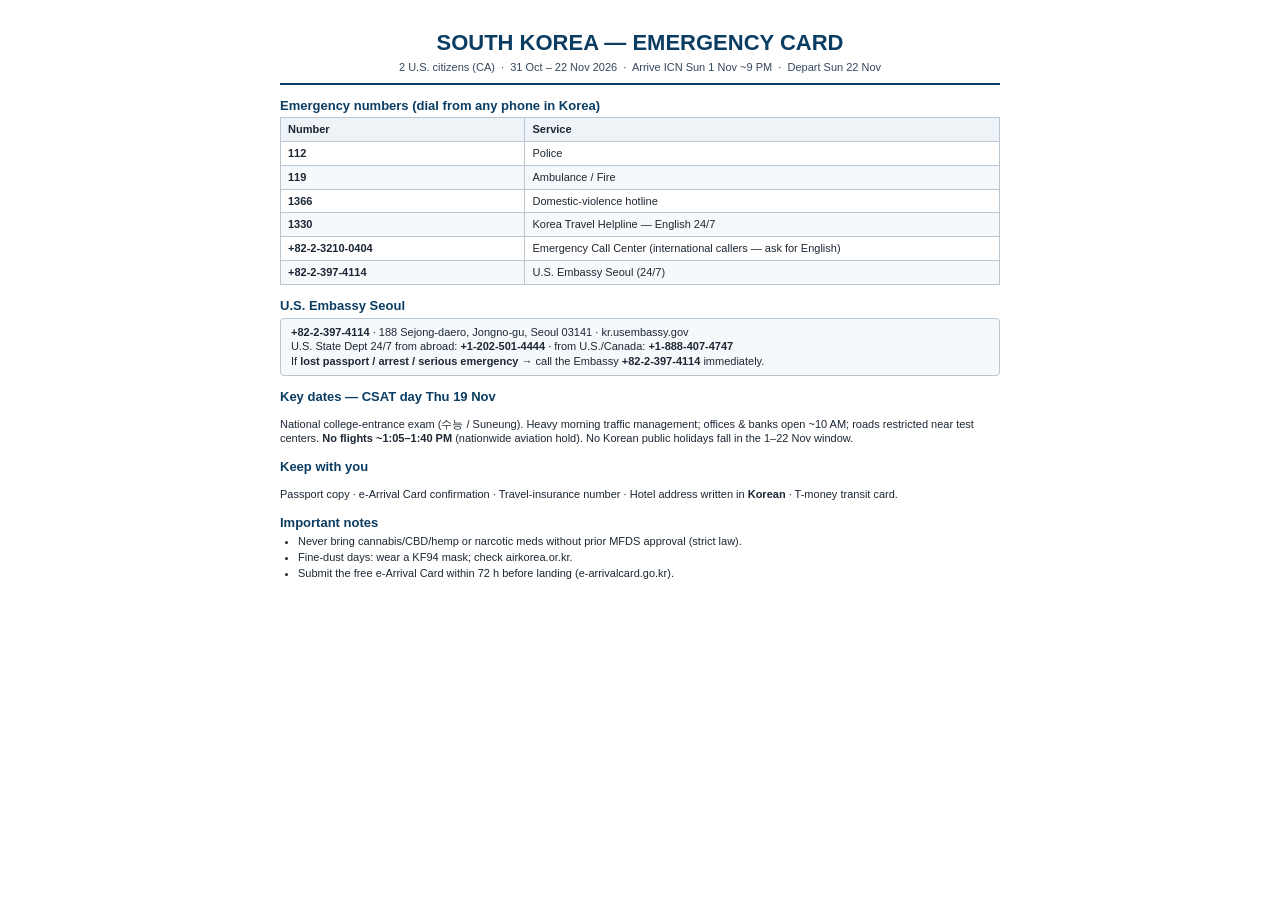
==== print/emergency-card.html @ 7073740c "Streamline repo — beginner-friendly landing page + navigation + collapsible sections - README rebuil" ====
<!DOCTYPE html>
<html lang="en">
<head>
<meta charset="utf-8">
<meta name="viewport" content="width=device-width, initial-scale=1">
<title>South Korea — Emergency Card (print)</title>
<style>
  :root { --navy:#0b3d63; --slate:#33475b; --line:#b9c6d2; --band:#eef3f8; --alt:#f6f9fc; }
  * { box-sizing:border-box; }
  body { font-family: "Segoe UI", Roboto, Helvetica, Arial, "Noto Sans KR", sans-serif;
         color:#1c2733; margin:0; padding:28px 22px; font-size:11px; line-height:1.35; }
  .page { max-width: 720px; margin: 0 auto; }
  h1 { font-size:22px; text-align:center; color:var(--navy); margin:0 0 2px; }
  .sub { text-align:center; font-size:11px; color:var(--slate); margin:0 0 8px; }
  .rule { border:0; border-top:2px solid var(--navy); margin:4px 0 8px; }
  h2 { font-size:13px; color:var(--navy); margin:12px 0 3px; }
  table { width:100%; border-collapse:collapse; margin:2px 0; }
  th, td { border:1px solid var(--line); padding:4px 7px; text-align:left; vertical-align:top; font-size:11px; }
  thead th, table tr:first-child th { background:var(--band); }
  tbody tr:nth-child(even) { background:var(--alt); }
  .card { border:1px solid var(--line); background:var(--alt); border-radius:4px; padding:6px 10px; }
  .big { font-weight:700; }
  ul { margin:2px 0 2px 18px; padding:0; }
  li { margin:1px 0; }
  @media print {
    body { padding:0; }
    h1 { font-size:19px; }
    h2 { page-break-after: avoid; }
    table { page-break-inside: avoid; }
  }
</style>
</head>
<body>
<div class="page">
  <h1>SOUTH KOREA — EMERGENCY CARD</h1>
  <p class="sub">2 U.S. citizens (CA) &nbsp;·&nbsp; 31 Oct – 22 Nov 2026 &nbsp;·&nbsp; Arrive ICN Sun 1 Nov ~9 PM &nbsp;·&nbsp; Depart Sun 22 Nov</p>
  <hr class="rule">

  <h2>Emergency numbers (dial from any phone in Korea)</h2>
  <table>
    <thead><tr><th style="width:34%">Number</th><th>Service</th></tr></thead>
    <tbody>
      <tr><td class="big">112</td><td>Police</td></tr>
      <tr><td class="big">119</td><td>Ambulance / Fire</td></tr>
      <tr><td class="big">1366</td><td>Domestic-violence hotline</td></tr>
      <tr><td class="big">1330</td><td>Korea Travel Helpline — English 24/7</td></tr>
      <tr><td class="big">+82-2-3210-0404</td><td>Emergency Call Center (international callers — ask for English)</td></tr>
      <tr><td class="big">+82-2-397-4114</td><td>U.S. Embassy Seoul (24/7)</td></tr>
    </tbody>
  </table>

  <h2>U.S. Embassy Seoul</h2>
  <div class="card">
    <b>+82-2-397-4114</b> · 188 Sejong-daero, Jongno-gu, Seoul 03141 · kr.usembassy.gov<br>
    U.S. State Dept 24/7 from abroad: <b>+1-202-501-4444</b> · from U.S./Canada: <b>+1-888-407-4747</b><br>
    If <b>lost passport / arrest / serious emergency</b> → call the Embassy <b>+82-2-397-4114</b> immediately.
  </div>

  <h2>Key dates — CSAT day Thu 19 Nov</h2>
  <p>National college-entrance exam (<span lang="ko">수능</span> / Suneung). Heavy morning traffic management; offices &amp; banks open ~10 AM; roads restricted near test centers. <b>No flights ~1:05–1:40 PM</b> (nationwide aviation hold). No Korean public holidays fall in the 1–22 Nov window.</p>

  <h2>Keep with you</h2>
  <p>Passport copy · e-Arrival Card confirmation · Travel-insurance number · Hotel address written in <b>Korean</b> · T-money transit card.</p>

  <h2>Important notes</h2>
  <ul>
    <li>Never bring cannabis/CBD/hemp or narcotic meds without prior MFDS approval (strict law).</li>
    <li>Fine-dust days: wear a KF94 mask; check airkorea.or.kr.</li>
    <li>Submit the free e-Arrival Card within 72 h before landing (e-arrivalcard.go.kr).</li>
  </ul>
</div>
</body>
</html>
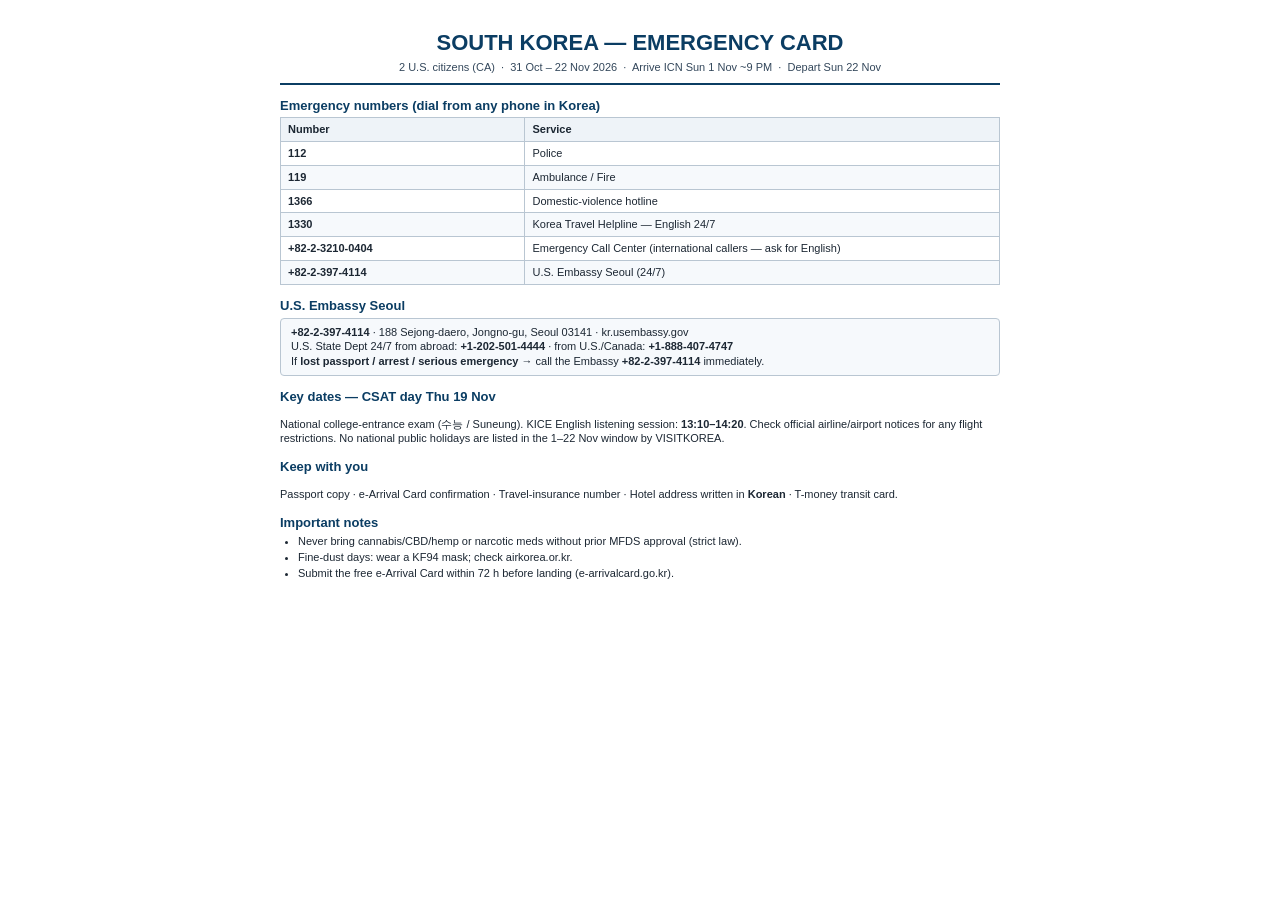
==== commit b6d7fdec: "complete official-source hallucination audit Co-authored-by: arena-agent <297053741+arena-agent@user" ====
--- a/print/emergency-card.html
+++ b/print/emergency-card.html
@@ -57,7 +57,7 @@
   </div>
 
   <h2>Key dates — CSAT day Thu 19 Nov</h2>
-  <p>National college-entrance exam (<span lang="ko">수능</span> / Suneung). Heavy morning traffic management; offices &amp; banks open ~10 AM; roads restricted near test centers. <b>No flights ~1:05–1:40 PM</b> (nationwide aviation hold). No Korean public holidays fall in the 1–22 Nov window.</p>
+  <p>National college-entrance exam (<span lang="ko">수능</span> / Suneung). KICE English listening session: <b>13:10–14:20</b>. Check official airline/airport notices for any flight restrictions. No national public holidays are listed in the 1–22 Nov window by VISITKOREA.</p>
 
   <h2>Keep with you</h2>
   <p>Passport copy · e-Arrival Card confirmation · Travel-insurance number · Hotel address written in <b>Korean</b> · T-money transit card.</p>
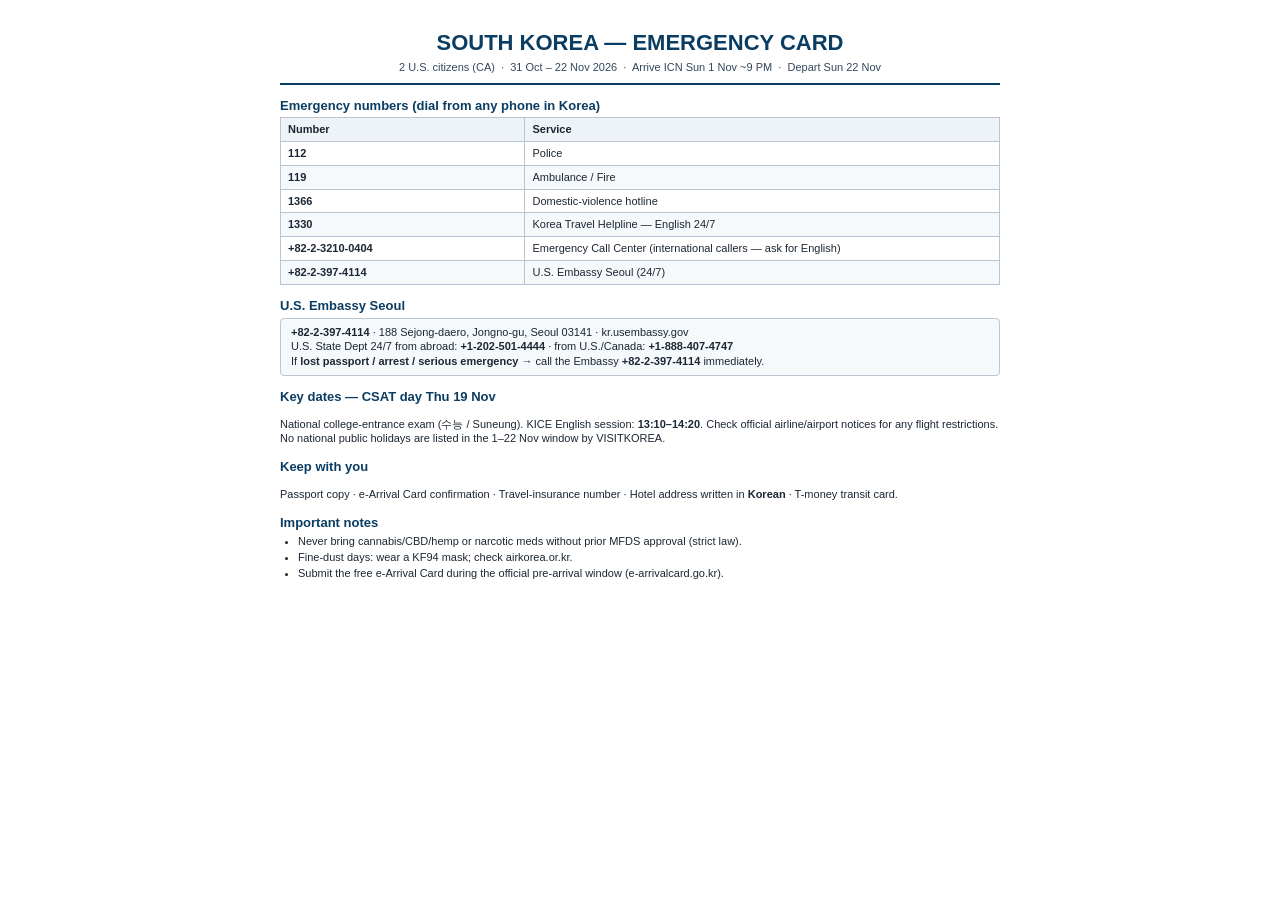
==== commit 49b3be71: "Improve GitHub Pages UI and verification audit Co-authored-by: arena-agent <297053741+arena-agent@us" ====
--- a/print/emergency-card.html
+++ b/print/emergency-card.html
@@ -57,7 +57,7 @@
   </div>
 
   <h2>Key dates — CSAT day Thu 19 Nov</h2>
-  <p>National college-entrance exam (<span lang="ko">수능</span> / Suneung). KICE English listening session: <b>13:10–14:20</b>. Check official airline/airport notices for any flight restrictions. No national public holidays are listed in the 1–22 Nov window by VISITKOREA.</p>
+  <p>National college-entrance exam (<span lang="ko">수능</span> / Suneung). KICE English session: <b>13:10–14:20</b>. Check official airline/airport notices for any flight restrictions. No national public holidays are listed in the 1–22 Nov window by VISITKOREA.</p>
 
   <h2>Keep with you</h2>
   <p>Passport copy · e-Arrival Card confirmation · Travel-insurance number · Hotel address written in <b>Korean</b> · T-money transit card.</p>
@@ -66,7 +66,7 @@
   <ul>
     <li>Never bring cannabis/CBD/hemp or narcotic meds without prior MFDS approval (strict law).</li>
     <li>Fine-dust days: wear a KF94 mask; check airkorea.or.kr.</li>
-    <li>Submit the free e-Arrival Card within 72 h before landing (e-arrivalcard.go.kr).</li>
+    <li>Submit the free e-Arrival Card during the official pre-arrival window (e-arrivalcard.go.kr).</li>
   </ul>
 </div>
 </body>
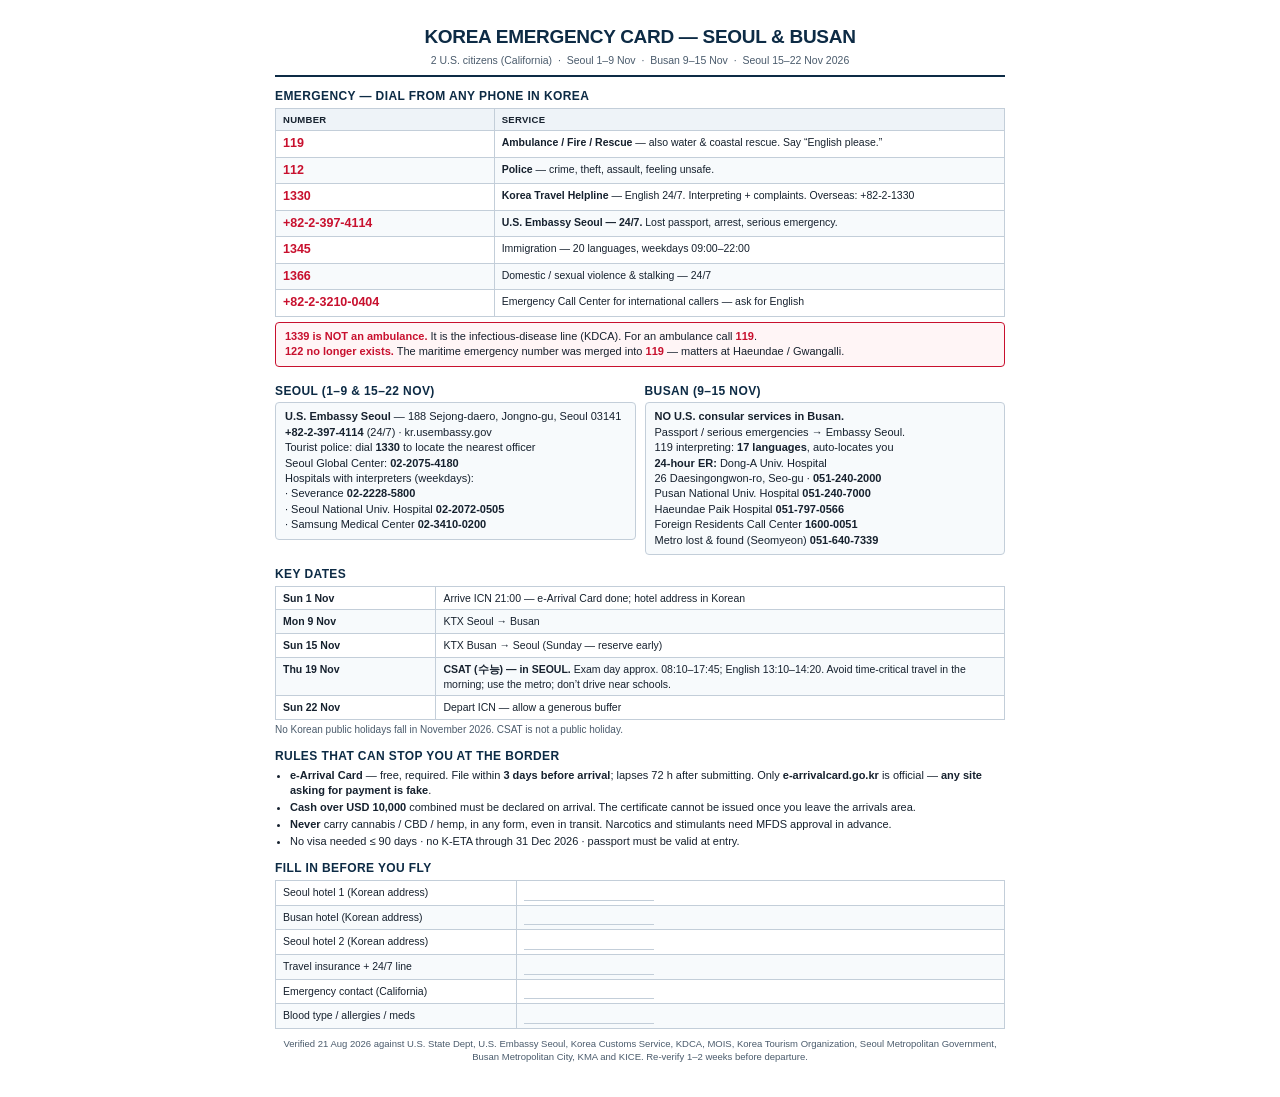
==== commit 304b2c65: "Rebuild GitHub Pages site around verified Seoul/Busan itinerary - index.html: rewritten. Emergency n" ====
--- a/print/emergency-card.html
+++ b/print/emergency-card.html
@@ -3,71 +3,132 @@
 <head>
 <meta charset="utf-8">
 <meta name="viewport" content="width=device-width, initial-scale=1">
-<title>South Korea — Emergency Card (print)</title>
+<title>Korea Emergency Card — Seoul &amp; Busan, Nov 2026 (print)</title>
 <style>
-  :root { --navy:#0b3d63; --slate:#33475b; --line:#b9c6d2; --band:#eef3f8; --alt:#f6f9fc; }
+  :root { --navy:#0d2b45; --red:#c8102e; --slate:#4a5b6c; --line:#c3ced9; --band:#eef3f8; --alt:#f7fafc; }
   * { box-sizing:border-box; }
-  body { font-family: "Segoe UI", Roboto, Helvetica, Arial, "Noto Sans KR", sans-serif;
-         color:#1c2733; margin:0; padding:28px 22px; font-size:11px; line-height:1.35; }
-  .page { max-width: 720px; margin: 0 auto; }
-  h1 { font-size:22px; text-align:center; color:var(--navy); margin:0 0 2px; }
-  .sub { text-align:center; font-size:11px; color:var(--slate); margin:0 0 8px; }
-  .rule { border:0; border-top:2px solid var(--navy); margin:4px 0 8px; }
-  h2 { font-size:13px; color:var(--navy); margin:12px 0 3px; }
+  body { font-family:"Segoe UI", Roboto, Helvetica, Arial, "Noto Sans KR", "Malgun Gothic", sans-serif;
+         color:#16212e; margin:0; padding:24px 18px; font-size:11px; line-height:1.4; background:#fff; }
+  .page { max-width:730px; margin:0 auto; }
+  h1 { font-size:19px; text-align:center; color:var(--navy); margin:0 0 2px; letter-spacing:-.3px; }
+  .sub { text-align:center; font-size:10.5px; color:var(--slate); margin:0 0 8px; }
+  .rule { border:0; border-top:2px solid var(--navy); margin:5px 0 9px; }
+  h2 { font-size:12px; color:var(--navy); margin:11px 0 3px; text-transform:uppercase; letter-spacing:.4px; }
   table { width:100%; border-collapse:collapse; margin:2px 0; }
-  th, td { border:1px solid var(--line); padding:4px 7px; text-align:left; vertical-align:top; font-size:11px; }
-  thead th, table tr:first-child th { background:var(--band); }
+  th, td { border:1px solid var(--line); padding:4px 7px; text-align:left; vertical-align:top; font-size:10.5px; }
+  thead th { background:var(--band); font-size:9.5px; text-transform:uppercase; letter-spacing:.3px; }
   tbody tr:nth-child(even) { background:var(--alt); }
-  .card { border:1px solid var(--line); background:var(--alt); border-radius:4px; padding:6px 10px; }
-  .big { font-weight:700; }
-  ul { margin:2px 0 2px 18px; padding:0; }
-  li { margin:1px 0; }
+  .big { font-weight:800; color:var(--red); font-size:12.5px; white-space:nowrap; }
+  .card { border:1px solid var(--line); background:var(--alt); border-radius:4px; padding:6px 9px; }
+  .warn { border:1.5px solid var(--red); background:#fff5f6; border-radius:4px; padding:6px 9px; margin:5px 0; }
+  .warn b { color:var(--red); }
+  .cols { display:flex; gap:9px; }
+  .cols > div { flex:1; }
+  ul { margin:3px 0 3px 15px; padding:0; }
+  li { margin:1.5px 0; }
+  .fill { border-bottom:1px solid var(--line); display:inline-block; min-width:130px; }
   @media print {
-    body { padding:0; }
-    h1 { font-size:19px; }
-    h2 { page-break-after: avoid; }
-    table { page-break-inside: avoid; }
+    body { padding:0; font-size:10.5px; }
+    h2 { page-break-after:avoid; }
+    table, .warn, .card { page-break-inside:avoid; }
   }
 </style>
 </head>
 <body>
 <div class="page">
-  <h1>SOUTH KOREA — EMERGENCY CARD</h1>
-  <p class="sub">2 U.S. citizens (CA) &nbsp;·&nbsp; 31 Oct – 22 Nov 2026 &nbsp;·&nbsp; Arrive ICN Sun 1 Nov ~9 PM &nbsp;·&nbsp; Depart Sun 22 Nov</p>
+
+  <h1>KOREA EMERGENCY CARD — SEOUL &amp; BUSAN</h1>
+  <p class="sub">2 U.S. citizens (California) &nbsp;·&nbsp; Seoul 1–9 Nov &nbsp;·&nbsp; Busan 9–15 Nov &nbsp;·&nbsp; Seoul 15–22 Nov 2026</p>
   <hr class="rule">
 
-  <h2>Emergency numbers (dial from any phone in Korea)</h2>
+  <h2>Emergency — dial from any phone in Korea</h2>
   <table>
-    <thead><tr><th style="width:34%">Number</th><th>Service</th></tr></thead>
+    <thead><tr><th style="width:30%">Number</th><th>Service</th></tr></thead>
     <tbody>
-      <tr><td class="big">112</td><td>Police</td></tr>
-      <tr><td class="big">119</td><td>Ambulance / Fire</td></tr>
-      <tr><td class="big">1366</td><td>Domestic-violence hotline</td></tr>
-      <tr><td class="big">1330</td><td>Korea Travel Helpline — English 24/7</td></tr>
-      <tr><td class="big">+82-2-3210-0404</td><td>Emergency Call Center (international callers — ask for English)</td></tr>
-      <tr><td class="big">+82-2-397-4114</td><td>U.S. Embassy Seoul (24/7)</td></tr>
+      <tr><td class="big">119</td><td><b>Ambulance / Fire / Rescue</b> — also water &amp; coastal rescue. Say “English please.”</td></tr>
+      <tr><td class="big">112</td><td><b>Police</b> — crime, theft, assault, feeling unsafe.</td></tr>
+      <tr><td class="big">1330</td><td><b>Korea Travel Helpline</b> — English 24/7. Interpreting + complaints. Overseas: +82-2-1330</td></tr>
+      <tr><td class="big">+82-2-397-4114</td><td><b>U.S. Embassy Seoul — 24/7.</b> Lost passport, arrest, serious emergency.</td></tr>
+      <tr><td class="big">1345</td><td>Immigration — 20 languages, weekdays 09:00–22:00</td></tr>
+      <tr><td class="big">1366</td><td>Domestic / sexual violence &amp; stalking — 24/7</td></tr>
+      <tr><td class="big">+82-2-3210-0404</td><td>Emergency Call Center for international callers — ask for English</td></tr>
     </tbody>
   </table>
 
-  <h2>U.S. Embassy Seoul</h2>
-  <div class="card">
-    <b>+82-2-397-4114</b> · 188 Sejong-daero, Jongno-gu, Seoul 03141 · kr.usembassy.gov<br>
-    U.S. State Dept 24/7 from abroad: <b>+1-202-501-4444</b> · from U.S./Canada: <b>+1-888-407-4747</b><br>
-    If <b>lost passport / arrest / serious emergency</b> → call the Embassy <b>+82-2-397-4114</b> immediately.
+  <div class="warn">
+    <b>1339 is NOT an ambulance.</b> It is the infectious-disease line (KDCA). For an ambulance call <b>119</b>.<br>
+    <b>122 no longer exists.</b> The maritime emergency number was merged into <b>119</b> — matters at Haeundae / Gwangalli.
   </div>
 
-  <h2>Key dates — CSAT day Thu 19 Nov</h2>
-  <p>National college-entrance exam (<span lang="ko">수능</span> / Suneung). KICE English session: <b>13:10–14:20</b>. Check official airline/airport notices for any flight restrictions. No national public holidays are listed in the 1–22 Nov window by VISITKOREA.</p>
+  <div class="cols">
+    <div>
+      <h2>Seoul (1–9 &amp; 15–22 Nov)</h2>
+      <div class="card">
+        <b>U.S. Embassy Seoul</b> — 188 Sejong-daero, Jongno-gu, Seoul 03141<br>
+        <b>+82-2-397-4114</b> (24/7) · kr.usembassy.gov<br>
+        Tourist police: dial <b>1330</b> to locate the nearest officer<br>
+        Seoul Global Center: <b>02-2075-4180</b><br>
+        Hospitals with interpreters (weekdays):<br>
+        · Severance <b>02-2228-5800</b><br>
+        · Seoul National Univ. Hospital <b>02-2072-0505</b><br>
+        · Samsung Medical Center <b>02-3410-0200</b>
+      </div>
+    </div>
+    <div>
+      <h2>Busan (9–15 Nov)</h2>
+      <div class="card">
+        <b>NO U.S. consular services in Busan.</b><br>
+        Passport / serious emergencies → Embassy Seoul.<br>
+        119 interpreting: <b>17 languages</b>, auto-locates you<br>
+        <b>24-hour ER:</b> Dong-A Univ. Hospital<br>
+        26 Daesingongwon-ro, Seo-gu · <b>051-240-2000</b><br>
+        Pusan National Univ. Hospital <b>051-240-7000</b><br>
+        Haeundae Paik Hospital <b>051-797-0566</b><br>
+        Foreign Residents Call Center <b>1600-0051</b><br>
+        Metro lost &amp; found (Seomyeon) <b>051-640-7339</b>
+      </div>
+    </div>
+  </div>
 
-  <h2>Keep with you</h2>
-  <p>Passport copy · e-Arrival Card confirmation · Travel-insurance number · Hotel address written in <b>Korean</b> · T-money transit card.</p>
+  <h2>Key dates</h2>
+  <table>
+    <tbody>
+      <tr><td style="width:22%"><b>Sun 1 Nov</b></td><td>Arrive ICN 21:00 — e-Arrival Card done; hotel address in Korean</td></tr>
+      <tr><td><b>Mon 9 Nov</b></td><td>KTX Seoul → Busan</td></tr>
+      <tr><td><b>Sun 15 Nov</b></td><td>KTX Busan → Seoul (Sunday — reserve early)</td></tr>
+      <tr><td><b>Thu 19 Nov</b></td><td><b>CSAT (<span lang="ko">수능</span>) — in SEOUL.</b> Exam day approx. 08:10–17:45; English 13:10–14:20.
+        Avoid time-critical travel in the morning; use the metro; don’t drive near schools.</td></tr>
+      <tr><td><b>Sun 22 Nov</b></td><td>Depart ICN — allow a generous buffer</td></tr>
+    </tbody>
+  </table>
+  <p style="margin:3px 0 0; font-size:10px; color:var(--slate);">No Korean public holidays fall in November 2026. CSAT is not a public holiday.</p>
 
-  <h2>Important notes</h2>
+  <h2>Rules that can stop you at the border</h2>
   <ul>
-    <li>Never bring cannabis/CBD/hemp or narcotic meds without prior MFDS approval (strict law).</li>
-    <li>Fine-dust days: wear a KF94 mask; check airkorea.or.kr.</li>
-    <li>Submit the free e-Arrival Card during the official pre-arrival window (e-arrivalcard.go.kr).</li>
+    <li><b>e-Arrival Card</b> — free, required. File within <b>3 days before arrival</b>; lapses 72 h after submitting.
+      Only <b>e-arrivalcard.go.kr</b> is official — <b>any site asking for payment is fake</b>.</li>
+    <li><b>Cash over USD 10,000</b> combined must be declared on arrival. The certificate cannot be issued once you leave the arrivals area.</li>
+    <li><b>Never</b> carry cannabis / CBD / hemp, in any form, even in transit. Narcotics and stimulants need MFDS approval in advance.</li>
+    <li>No visa needed ≤ 90 days · no K-ETA through 31 Dec 2026 · passport must be valid at entry.</li>
   </ul>
+
+  <h2>Fill in before you fly</h2>
+  <table>
+    <tbody>
+      <tr><td style="width:33%">Seoul hotel 1 (Korean address)</td><td><span class="fill">&nbsp;</span></td></tr>
+      <tr><td>Busan hotel (Korean address)</td><td><span class="fill">&nbsp;</span></td></tr>
+      <tr><td>Seoul hotel 2 (Korean address)</td><td><span class="fill">&nbsp;</span></td></tr>
+      <tr><td>Travel insurance + 24/7 line</td><td><span class="fill">&nbsp;</span></td></tr>
+      <tr><td>Emergency contact (California)</td><td><span class="fill">&nbsp;</span></td></tr>
+      <tr><td>Blood type / allergies / meds</td><td><span class="fill">&nbsp;</span></td></tr>
+    </tbody>
+  </table>
+
+  <p style="margin-top:8px; font-size:9.5px; color:var(--slate); text-align:center;">
+    Verified 21 Aug 2026 against U.S. State Dept, U.S. Embassy Seoul, Korea Customs Service, KDCA, MOIS,
+    Korea Tourism Organization, Seoul Metropolitan Government, Busan Metropolitan City, KMA and KICE.
+    Re-verify 1–2 weeks before departure.
+  </p>
 </div>
 </body>
 </html>
